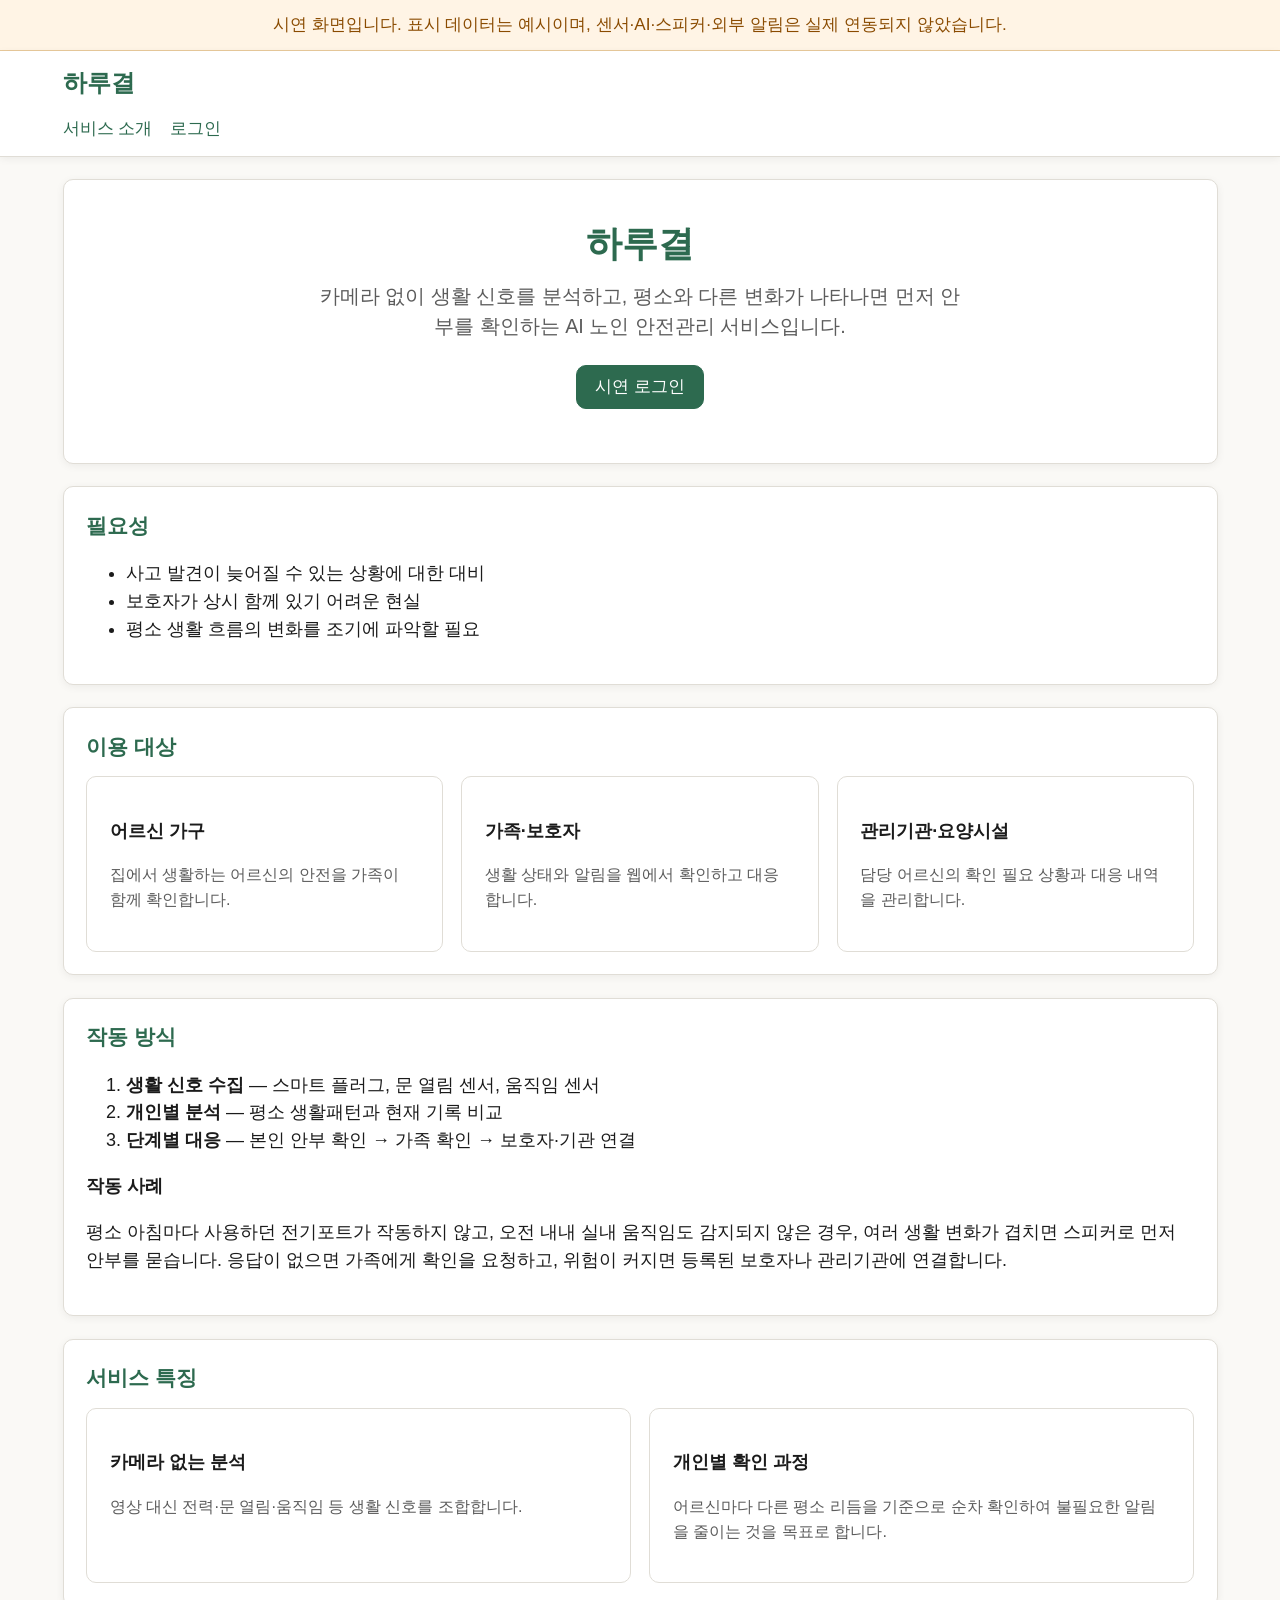
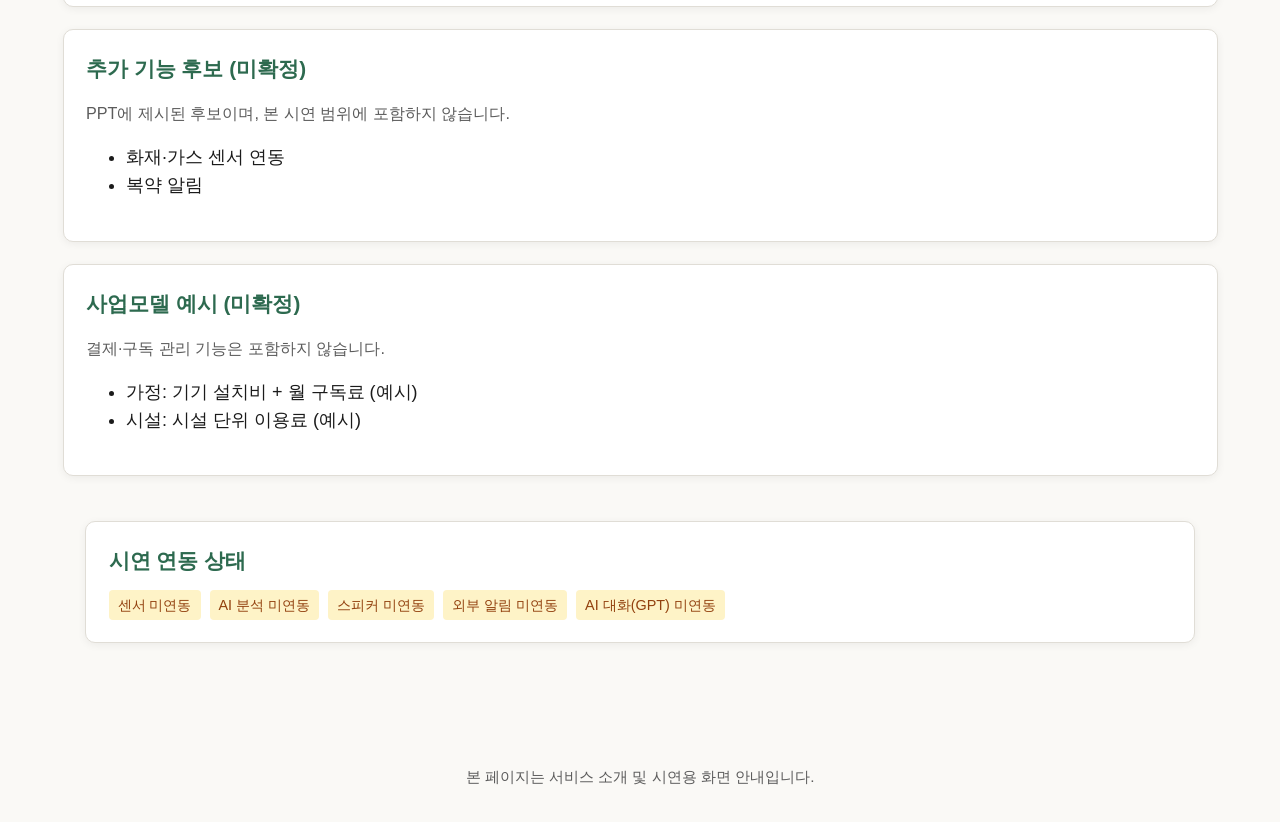
==== index.html @ 8fb161f0 "하루결 노인 안전관리 시연 웹 초기 업로드 Co-authored-by: Cursor <cursoragent@cursor.com>" ====
<!DOCTYPE html>
<html lang="ko">
<head>
  <meta charset="UTF-8" />
  <meta name="viewport" content="width=device-width, initial-scale=1" />
  <title>하루결 — AI 노인 안전관리</title>
  <link rel="stylesheet" href="css/style.css" />
</head>
<body>
  <div id="site-header"></div>
  <main class="container">
    <section class="intro-hero section">
      <h1>하루결</h1>
      <p class="muted" style="font-size: 1.1rem; max-width: 36rem; margin: 0 auto;">
        카메라 없이 생활 신호를 분석하고, 평소와 다른 변화가 나타나면 먼저 안부를 확인하는 AI 노인 안전관리 서비스입니다.
      </p>
      <p style="margin-top: 1.25rem;">
        <a class="btn" href="login.html">시연 로그인</a>
      </p>
    </section>

    <section class="section">
      <h2>필요성</h2>
      <ul>
        <li>사고 발견이 늦어질 수 있는 상황에 대한 대비</li>
        <li>보호자가 상시 함께 있기 어려운 현실</li>
        <li>평소 생활 흐름의 변화를 조기에 파악할 필요</li>
      </ul>
    </section>

    <section class="section">
      <h2>이용 대상</h2>
      <div class="intro-grid">
        <div class="intro-card">
          <h3>어르신 가구</h3>
          <p class="muted">집에서 생활하는 어르신의 안전을 가족이 함께 확인합니다.</p>
        </div>
        <div class="intro-card">
          <h3>가족·보호자</h3>
          <p class="muted">생활 상태와 알림을 웹에서 확인하고 대응합니다.</p>
        </div>
        <div class="intro-card">
          <h3>관리기관·요양시설</h3>
          <p class="muted">담당 어르신의 확인 필요 상황과 대응 내역을 관리합니다.</p>
        </div>
      </div>
    </section>

    <section class="section">
      <h2>작동 방식</h2>
      <ol>
        <li><strong>생활 신호 수집</strong> — 스마트 플러그, 문 열림 센서, 움직임 센서</li>
        <li><strong>개인별 분석</strong> — 평소 생활패턴과 현재 기록 비교</li>
        <li><strong>단계별 대응</strong> — 본인 안부 확인 → 가족 확인 → 보호자·기관 연결</li>
      </ol>
      <h3>작동 사례</h3>
      <p>
        평소 아침마다 사용하던 전기포트가 작동하지 않고, 오전 내내 실내 움직임도 감지되지 않은 경우,
        여러 생활 변화가 겹치면 스피커로 먼저 안부를 묻습니다. 응답이 없으면 가족에게 확인을 요청하고,
        위험이 커지면 등록된 보호자나 관리기관에 연결합니다.
      </p>
    </section>

    <section class="section">
      <h2>서비스 특징</h2>
      <div class="intro-grid">
        <div class="intro-card">
          <h3>카메라 없는 분석</h3>
          <p class="muted">영상 대신 전력·문 열림·움직임 등 생활 신호를 조합합니다.</p>
        </div>
        <div class="intro-card">
          <h3>개인별 확인 과정</h3>
          <p class="muted">어르신마다 다른 평소 리듬을 기준으로 순차 확인하여 불필요한 알림을 줄이는 것을 목표로 합니다.</p>
        </div>
      </div>
    </section>

    <section class="section">
      <h2>추가 기능 후보 (미확정)</h2>
      <p class="muted">PPT에 제시된 후보이며, 본 시연 범위에 포함하지 않습니다.</p>
      <ul>
        <li>화재·가스 센서 연동</li>
        <li>복약 알림</li>
      </ul>
    </section>

    <section class="section">
      <h2>사업모델 예시 (미확정)</h2>
      <p class="muted">결제·구독 관리 기능은 포함하지 않습니다.</p>
      <ul>
        <li>가정: 기기 설치비 + 월 구독료 (예시)</li>
        <li>시설: 시설 단위 이용료 (예시)</li>
      </ul>
    </section>

    <div id="integration-mount"></div>
  </main>
  <p class="footer-note">본 페이지는 서비스 소개 및 시연용 화면 안내입니다.</p>
  <script src="js/common.js"></script>
  <script src="js/pages/intro.js"></script>
</body>
</html>
---- css/style.css ----
/* 하루결 시연용 웹 — 공통 스타일 */
:root {
  --color-bg: #faf9f6;
  --color-surface: #ffffff;
  --color-primary: #2d6a4f;
  --color-primary-light: #40916c;
  --color-text: #1b1b1b;
  --color-muted: #5c5c5c;
  --color-border: #e0ddd6;
  --color-warning-bg: #fff4e5;
  --color-warning-text: #8a4b00;
  --color-danger-bg: #fdecea;
  --color-danger-text: #9b1c1c;
  --color-info-bg: #e8f4f0;
  --color-info-text: #1d4d3a;
  --color-neutral-bg: #f0efec;
  --font-base: 18px;
  --radius: 10px;
  --shadow: 0 2px 8px rgba(0, 0, 0, 0.06);
  --max-width: 1200px;
}

*,
*::before,
*::after {
  box-sizing: border-box;
}

html {
  font-size: var(--font-base);
  -webkit-text-size-adjust: 100%;
  text-size-adjust: 100%;
}

body {
  margin: 0;
  font-family: "Malgun Gothic", "Apple SD Gothic Neo", sans-serif;
  background: var(--color-bg);
  color: var(--color-text);
  line-height: 1.55;
  overflow-x: hidden;
}

body.has-bottom-nav {
  padding-bottom: calc(4.25rem + env(safe-area-inset-bottom, 0px));
}

a {
  color: var(--color-primary);
  text-decoration: none;
}

a:hover {
  text-decoration: underline;
}

.demo-banner {
  background: var(--color-warning-bg);
  color: var(--color-warning-text);
  padding: 0.65rem 1rem;
  text-align: center;
  font-size: 0.95rem;
  border-bottom: 1px solid #e8c99a;
}

.site-header {
  background: var(--color-surface);
  border-bottom: 1px solid var(--color-border);
  box-shadow: var(--shadow);
}

.site-header__inner {
  max-width: var(--max-width);
  margin: 0 auto;
  padding: 0.75rem 1.25rem;
  display: flex;
  flex-wrap: wrap;
  align-items: center;
  justify-content: space-between;
  gap: 0.75rem;
}

.site-header__row {
  display: flex;
  align-items: center;
  justify-content: space-between;
  gap: 0.75rem;
  width: 100%;
}

.nav-toggle {
  display: none;
  align-items: center;
  justify-content: center;
  min-height: 44px;
  min-width: 44px;
  padding: 0.5rem 0.75rem;
  border: 1px solid var(--color-border);
  border-radius: var(--radius);
  background: var(--color-surface);
  color: var(--color-primary);
  font-size: 0.9rem;
  font-weight: 600;
  font-family: inherit;
  cursor: pointer;
  -webkit-tap-highlight-color: transparent;
}

.nav-toggle[aria-expanded="true"] {
  background: var(--color-info-bg);
  border-color: var(--color-primary);
}

.site-logo {
  font-weight: 700;
  font-size: 1.35rem;
  color: var(--color-primary);
}

.site-nav {
  display: flex;
  flex-wrap: wrap;
  gap: 0.5rem 1rem;
  align-items: center;
}

.site-nav a {
  font-size: 0.95rem;
}

.site-nav a[aria-current="page"] {
  font-weight: 700;
  text-decoration: underline;
}

.user-meta {
  font-size: 0.85rem;
  color: var(--color-muted);
}

.container {
  max-width: var(--max-width);
  margin: 0 auto;
  padding: 1.25rem;
}

.page-title {
  margin: 0 0 1rem;
  font-size: 1.5rem;
  color: var(--color-primary);
}

.section {
  background: var(--color-surface);
  border: 1px solid var(--color-border);
  border-radius: var(--radius);
  padding: 1.25rem;
  margin-bottom: 1.25rem;
  box-shadow: var(--shadow);
}

.section h2 {
  margin: 0 0 0.75rem;
  font-size: 1.15rem;
  color: var(--color-primary);
}

.section h3 {
  margin: 1rem 0 0.5rem;
  font-size: 1rem;
}

.status-badge {
  display: inline-block;
  padding: 0.35rem 0.75rem;
  border-radius: 999px;
  font-weight: 600;
  font-size: 0.9rem;
  border: 1px solid transparent;
}

.status-badge--ok {
  background: var(--color-info-bg);
  color: var(--color-info-text);
  border-color: #b7d4c8;
}

.status-badge--watch {
  background: var(--color-warning-bg);
  color: var(--color-warning-text);
  border-color: #e8c99a;
}

.status-badge--alert {
  background: var(--color-danger-bg);
  color: var(--color-danger-text);
  border-color: #f0b8b8;
}

.status-badge--neutral {
  background: var(--color-neutral-bg);
  color: var(--color-muted);
  border-color: var(--color-border);
}

.status-badge--device {
  background: #eef2ff;
  color: #3730a3;
  border-color: #c7d2fe;
}

.btn {
  display: inline-block;
  padding: 0.55rem 1rem;
  min-height: 44px;
  line-height: 1.3;
  border-radius: var(--radius);
  border: 1px solid var(--color-primary);
  background: var(--color-primary);
  color: #fff;
  font-size: 0.95rem;
  cursor: pointer;
  font-family: inherit;
  -webkit-tap-highlight-color: transparent;
}

.btn:hover {
  background: var(--color-primary-light);
  text-decoration: none;
  color: #fff;
}

.btn--secondary {
  background: var(--color-surface);
  color: var(--color-primary);
}

.btn--secondary:hover {
  background: var(--color-info-bg);
  color: var(--color-primary);
}

.btn--small {
  padding: 0.35rem 0.65rem;
  font-size: 0.85rem;
}

.layout-split {
  display: grid;
  grid-template-columns: 260px 1fr;
  gap: 1.25rem;
  align-items: start;
}

@media (max-width: 768px) {
  .layout-split {
    grid-template-columns: 1fr;
  }
}

.table-scroll {
  overflow-x: auto;
  -webkit-overflow-scrolling: touch;
  margin: 0 -0.25rem;
  padding: 0 0.25rem;
}

.table-scroll .data-table {
  min-width: 36rem;
}

.mobile-bottom-nav {
  display: none;
}

.mobile-bottom-nav__item {
  flex: 1;
  display: flex;
  flex-direction: column;
  align-items: center;
  justify-content: center;
  gap: 0.15rem;
  min-height: 3.25rem;
  padding: 0.35rem 0.25rem;
  font-size: 0.72rem;
  font-weight: 600;
  color: var(--color-muted);
  text-decoration: none;
  -webkit-tap-highlight-color: transparent;
}

.mobile-bottom-nav__item:hover {
  text-decoration: none;
  color: var(--color-primary);
}

.mobile-bottom-nav__item[aria-current="page"] {
  color: var(--color-primary);
  background: var(--color-info-bg);
}

@media (max-width: 768px) {
  :root {
    --font-base: 17px;
  }

  .demo-banner {
    font-size: 0.85rem;
    padding: 0.5rem 0.75rem;
    text-align: left;
  }

  .container {
    padding: 1rem 0.85rem;
  }

  .section {
    padding: 1rem;
  }

  .page-title {
    font-size: 1.35rem;
  }

  .site-header__inner {
    flex-direction: column;
    align-items: stretch;
    padding: 0.65rem 0.85rem;
  }

  .user-meta {
    width: 100%;
    order: 3;
  }

  .nav-toggle {
    display: inline-flex;
  }

  .site-nav {
    display: none;
    flex-direction: column;
    align-items: stretch;
    width: 100%;
    gap: 0.35rem;
    padding: 0.5rem 0;
    border-top: 1px solid var(--color-border);
  }

  .site-nav.is-open {
    display: flex;
  }

  .site-nav.site-nav--compact {
    display: flex;
    flex-direction: row;
    flex-wrap: wrap;
    border-top: none;
    padding: 0;
    gap: 0.5rem 0.75rem;
  }

  .site-nav.site-nav--compact a {
    min-height: 44px;
    padding: 0.35rem 0.5rem;
    width: auto;
  }

  .site-nav a,
  .site-nav .btn {
    display: flex;
    align-items: center;
    min-height: 44px;
    padding: 0.5rem 0.75rem;
    border-radius: var(--radius);
  }

  .site-nav a:hover,
  .site-nav a[aria-current="page"] {
    background: var(--color-info-bg);
    text-decoration: none;
  }

  .site-nav .btn {
    width: 100%;
    justify-content: center;
  }

  .elder-list {
    display: flex;
    flex-wrap: nowrap;
    overflow-x: auto;
    gap: 0.5rem;
    padding-bottom: 0.25rem;
    -webkit-overflow-scrolling: touch;
  }

  .elder-list li {
    flex: 0 0 auto;
    min-width: 9rem;
    margin-bottom: 0;
  }

  .filter-bar {
    flex-direction: column;
    align-items: stretch;
  }

  .filter-bar .form-group {
    width: 100%;
  }

  .form-group input,
  .form-group select,
  .form-group textarea {
    max-width: none;
    font-size: 16px;
  }

  .intro-hero h1 {
    font-size: 1.65rem;
  }

  .intro-hero {
    padding: 1.5rem 0.75rem;
  }

  .status-badge {
    font-size: 0.85rem;
    max-width: 100%;
    white-space: normal;
    line-height: 1.35;
  }

  .mobile-bottom-nav {
    display: flex;
    position: fixed;
    z-index: 100;
    left: 0;
    right: 0;
    bottom: 0;
    background: var(--color-surface);
    border-top: 1px solid var(--color-border);
    box-shadow: 0 -2px 10px rgba(0, 0, 0, 0.06);
    padding-bottom: env(safe-area-inset-bottom, 0px);
  }
}

@media (min-width: 769px) {
  .site-nav {
    display: flex !important;
  }
}

.elder-list {
  list-style: none;
  margin: 0;
  padding: 0;
}

.elder-list li {
  margin-bottom: 0.35rem;
}

.elder-list a {
  display: block;
  padding: 0.65rem 0.75rem;
  border-radius: var(--radius);
  border: 1px solid var(--color-border);
  background: var(--color-bg);
  color: var(--color-text);
}

.elder-list a:hover,
.elder-list a.is-selected {
  border-color: var(--color-primary);
  background: var(--color-info-bg);
  text-decoration: none;
}

.elder-list .needs-attention {
  border-left: 4px solid var(--color-danger-text);
}

.data-table {
  width: 100%;
  border-collapse: collapse;
  font-size: 0.9rem;
}

.data-table th,
.data-table td {
  border: 1px solid var(--color-border);
  padding: 0.5rem 0.65rem;
  text-align: left;
}

.data-table th {
  background: var(--color-info-bg);
  color: var(--color-primary);
}

.muted {
  color: var(--color-muted);
  font-size: 0.9rem;
}

.signal-list {
  list-style: none;
  margin: 0;
  padding: 0;
}

.signal-list li {
  padding: 0.5rem 0;
  border-bottom: 1px solid var(--color-border);
}

.timeline-steps {
  list-style: none;
  margin: 0;
  padding: 0;
  border-left: 3px solid var(--color-primary-light);
  padding-left: 1rem;
}

.timeline-steps li {
  margin-bottom: 0.75rem;
  position: relative;
}

.form-group {
  margin-bottom: 0.85rem;
}

.form-group label {
  display: block;
  margin-bottom: 0.35rem;
  font-weight: 600;
}

.form-group input,
.form-group select,
.form-group textarea {
  width: 100%;
  max-width: 32rem;
  padding: 0.5rem 0.65rem;
  font-size: 1rem;
  font-family: inherit;
  border: 1px solid var(--color-border);
  border-radius: var(--radius);
}

.form-group textarea {
  min-height: 5rem;
}

.intro-hero {
  text-align: center;
  padding: 2rem 1rem;
}

.intro-hero h1 {
  font-size: 2rem;
  color: var(--color-primary);
  margin: 0 0 0.5rem;
}

.intro-grid {
  display: grid;
  grid-template-columns: repeat(auto-fit, minmax(240px, 1fr));
  gap: 1rem;
}

.intro-card {
  background: var(--color-surface);
  border: 1px solid var(--color-border);
  border-radius: var(--radius);
  padding: 1.25rem;
}

.chart-wrap {
  overflow-x: auto;
  margin-top: 0.75rem;
}

.chart-wrap svg {
  max-width: 100%;
  height: auto;
}

.filter-bar {
  display: flex;
  flex-wrap: wrap;
  gap: 0.75rem;
  margin-bottom: 1rem;
  align-items: flex-end;
}

.filter-bar .form-group {
  margin-bottom: 0;
}

.alert-card {
  border: 1px solid var(--color-border);
  border-radius: var(--radius);
  padding: 1rem;
  margin-bottom: 0.75rem;
  background: var(--color-bg);
}

.alert-card--unread {
  border-left: 4px solid var(--color-danger-text);
}

.integration-tags {
  display: flex;
  flex-wrap: wrap;
  gap: 0.5rem;
  margin-top: 0.5rem;
}

.integration-tag {
  font-size: 0.8rem;
  padding: 0.2rem 0.5rem;
  border-radius: 4px;
  background: var(--color-neutral-bg);
  color: var(--color-muted);
}

.integration-tag--off {
  background: #fef3c7;
  color: #92400e;
}

.login-cards {
  display: grid;
  grid-template-columns: repeat(auto-fit, minmax(220px, 1fr));
  gap: 1rem;
  max-width: 640px;
  margin: 2rem auto;
}

.login-card {
  border: 1px solid var(--color-border);
  border-radius: var(--radius);
  padding: 1.25rem;
  background: var(--color-surface);
  text-align: center;
}

.footer-note {
  margin-top: 2rem;
  padding: 1rem;
  font-size: 0.85rem;
  color: var(--color-muted);
  text-align: center;
}

.sr-only {
  position: absolute;
  width: 1px;
  height: 1px;
  padding: 0;
  margin: -1px;
  overflow: hidden;
  clip: rect(0, 0, 0, 0);
  border: 0;
}

.chat-check {
  display: flex;
  align-items: center;
  gap: 0.5rem;
  margin: 0.5rem 0 1rem;
  font-size: 0.95rem;
}

/* —— AI 채팅 (GPT 웹 UI 레이아웃, 하루결 색감) —— */
.page-chat {
  display: flex;
  flex-direction: column;
  min-height: 100dvh;
}

.page-chat .chat-page {
  flex: 1;
  display: flex;
  flex-direction: column;
  min-height: 0;
  padding: 0;
  margin: 0;
  max-width: none;
}

.page-chat #chat-root {
  flex: 1;
  display: flex;
  flex-direction: column;
  min-height: 0;
}

.gpt-chat-app {
  flex: 1;
  display: flex;
  min-height: 0;
  position: relative;
  background: var(--color-bg);
}

.gpt-chat-sidebar-backdrop {
  position: fixed;
  inset: 0;
  background: rgba(0, 0, 0, 0.35);
  z-index: 200;
}

.gpt-chat-sidebar {
  width: 280px;
  flex-shrink: 0;
  background: var(--color-surface);
  border-right: 1px solid var(--color-border);
  padding: 1rem;
  overflow-y: auto;
  z-index: 210;
}

.gpt-chat-sidebar__head {
  display: flex;
  justify-content: space-between;
  align-items: center;
  margin-bottom: 1rem;
  color: var(--color-primary);
}

.gpt-chat-sidebar-close {
  border: none;
  background: transparent;
  font-size: 1.5rem;
  line-height: 1;
  cursor: pointer;
  color: var(--color-muted);
  display: none;
}

.gpt-chat-sidebar__title {
  margin: 1rem 0 0.35rem;
  font-size: 0.95rem;
  color: var(--color-primary);
}

.gpt-chat-sidebar__hint,
.gpt-chat-sidebar__key {
  font-size: 0.85rem;
  margin: 0.25rem 0;
}

.api-key-input:invalid:not(:placeholder-shown) {
  border-color: var(--color-danger-text);
}

.gpt-chat-sidebar__actions {
  display: flex;
  flex-wrap: wrap;
  gap: 0.5rem;
  margin-top: 0.75rem;
}

.gpt-chat-summary-fold {
  margin-top: 1.25rem;
  font-size: 0.9rem;
}

.gpt-chat-main {
  flex: 1;
  display: flex;
  flex-direction: column;
  min-width: 0;
  min-height: 0;
}

.gpt-chat-toolbar {
  display: flex;
  align-items: center;
  gap: 0.75rem;
  padding: 0.65rem 1rem;
  border-bottom: 1px solid var(--color-border);
  background: var(--color-surface);
}

.gpt-chat-toolbar__menu {
  display: none;
  border: 1px solid var(--color-border);
  background: var(--color-bg);
  border-radius: var(--radius);
  width: 44px;
  height: 44px;
  font-size: 1.2rem;
  cursor: pointer;
  color: var(--color-primary);
}

.gpt-chat-toolbar__title h1 {
  margin: 0;
  font-size: 1.05rem;
  font-weight: 700;
  color: var(--color-primary);
}

.gpt-chat-toolbar__badge {
  font-size: 0.75rem;
  margin-top: 0.25rem;
}

.gpt-chat-thread {
  flex: 1;
  overflow-y: auto;
  -webkit-overflow-scrolling: touch;
  padding: 1rem 0 0.5rem;
}

.gpt-chat-thread__inner {
  max-width: 48rem;
  margin: 0 auto;
  padding: 0 1rem;
}

.gpt-chat-welcome {
  max-width: 28rem;
  margin: 4rem auto 2rem;
  text-align: center;
  padding: 0 1rem;
}

.gpt-chat-welcome__logo {
  width: 3.5rem;
  height: 3.5rem;
  margin: 0 auto 1rem;
  border-radius: 50%;
  background: var(--color-primary);
  color: #fff;
  font-size: 1.5rem;
  font-weight: 700;
  display: flex;
  align-items: center;
  justify-content: center;
}

.gpt-chat-welcome h2 {
  margin: 0 0 0.5rem;
  color: var(--color-primary);
}

.gpt-msg {
  display: flex;
  gap: 0.75rem;
  padding: 1.25rem 0;
  border-bottom: 1px solid transparent;
}

.gpt-msg--assistant {
  background: transparent;
}

.gpt-msg--user {
  background: var(--color-info-bg);
  margin: 0 -1rem;
  padding: 1.25rem 1rem;
  border-bottom: 1px solid #d4e8df;
}

.gpt-msg--pending .gpt-msg__text {
  opacity: 0.65;
  font-style: italic;
}

.gpt-msg__avatar {
  flex-shrink: 0;
  width: 2rem;
  height: 2rem;
  border-radius: 50%;
  display: flex;
  align-items: center;
  justify-content: center;
  font-size: 0.85rem;
  font-weight: 700;
}

.gpt-msg--assistant .gpt-msg__avatar {
  background: var(--color-primary);
  color: #fff;
}

.gpt-msg--user .gpt-msg__avatar {
  background: var(--color-surface);
  border: 2px solid var(--color-primary-light);
  color: var(--color-primary);
}

.gpt-msg__content {
  flex: 1;
  min-width: 0;
}

.gpt-msg__label {
  display: block;
  font-size: 0.75rem;
  font-weight: 700;
  color: var(--color-muted);
  margin-bottom: 0.35rem;
}

.gpt-msg__text {
  white-space: pre-wrap;
  word-break: break-word;
  font-size: 1.05rem;
  line-height: 1.55;
}

.gpt-chat-composer {
  padding: 0.75rem 1rem calc(0.75rem + env(safe-area-inset-bottom, 0px));
  background: linear-gradient(to top, var(--color-bg) 70%, transparent);
  border-top: 1px solid var(--color-border);
}

.gpt-chat-composer__box {
  max-width: 48rem;
  margin: 0 auto;
  display: flex;
  align-items: flex-end;
  gap: 0.5rem;
  padding: 0.5rem 0.65rem;
  background: var(--color-surface);
  border: 1px solid var(--color-border);
  border-radius: 1.25rem;
  box-shadow: var(--shadow);
}

.gpt-chat-composer__box:focus-within {
  border-color: var(--color-primary-light);
  box-shadow: 0 0 0 2px rgba(64, 145, 108, 0.2);
}

.gpt-chat-composer__box textarea {
  flex: 1;
  border: none;
  resize: none;
  font-size: 16px;
  font-family: inherit;
  line-height: 1.45;
  max-height: 8rem;
  padding: 0.35rem 0.25rem;
  background: transparent;
  outline: none;
}

.gpt-chat-send {
  flex-shrink: 0;
  width: 2.25rem;
  height: 2.25rem;
  border: none;
  border-radius: 50%;
  background: var(--color-primary);
  color: #fff;
  font-size: 1.15rem;
  font-weight: 700;
  cursor: pointer;
  line-height: 1;
}

.gpt-chat-send:hover {
  background: var(--color-primary-light);
}

.gpt-chat-composer__meta {
  max-width: 48rem;
  margin: 0.5rem auto 0;
  display: flex;
  flex-wrap: wrap;
  align-items: center;
  gap: 0.35rem 0.5rem;
  font-size: 0.8rem;
  justify-content: center;
}

.gpt-chat-link-btn {
  border: none;
  background: none;
  color: var(--color-primary);
  font-weight: 600;
  cursor: pointer;
  font-size: 0.85rem;
  padding: 0.25rem;
  font-family: inherit;
}

.gpt-chat-link-btn:hover {
  text-decoration: underline;
}

@media (max-width: 768px) {
  .gpt-chat-sidebar {
    position: fixed;
    top: 0;
    left: 0;
    bottom: 0;
    transform: translateX(-100%);
    transition: transform 0.2s ease;
    box-shadow: var(--shadow);
  }

  .gpt-chat-sidebar.is-open {
    transform: translateX(0);
  }

  .gpt-chat-sidebar-close {
    display: block;
  }

  .gpt-chat-toolbar__menu {
    display: inline-flex;
    align-items: center;
    justify-content: center;
  }

  .page-chat.has-bottom-nav .gpt-chat-composer {
    padding-bottom: calc(0.75rem + 4.25rem + env(safe-area-inset-bottom, 0px));
  }
}

@media (min-width: 769px) {
  .gpt-chat-sidebar-backdrop {
    display: none !important;
  }
}

.chat-summary-pre {
  white-space: pre-wrap;
  background: var(--color-bg);
  padding: 1rem;
  border-radius: var(--radius);
  border: 1px solid var(--color-border);
  font-family: inherit;
  font-size: 0.95rem;
}

.help-steps {
  list-style: none;
  margin: 0;
  padding: 0;
}

.help-steps li {
  border: 1px solid var(--color-border);
  border-radius: var(--radius);
  padding: 1rem;
  margin-bottom: 0.75rem;
  background: var(--color-surface);
}

.help-steps .help-id {
  display: inline-block;
  font-weight: 700;
  color: var(--color-primary);
  margin-bottom: 0.35rem;
}

.dashboard-help-banner {
  background: var(--color-info-bg);
  border: 1px solid #b7d4c8;
  border-radius: var(--radius);
  padding: 0.75rem 1rem;
  margin-bottom: 1rem;
  display: flex;
  flex-wrap: wrap;
  align-items: center;
  justify-content: space-between;
  gap: 0.5rem;
}
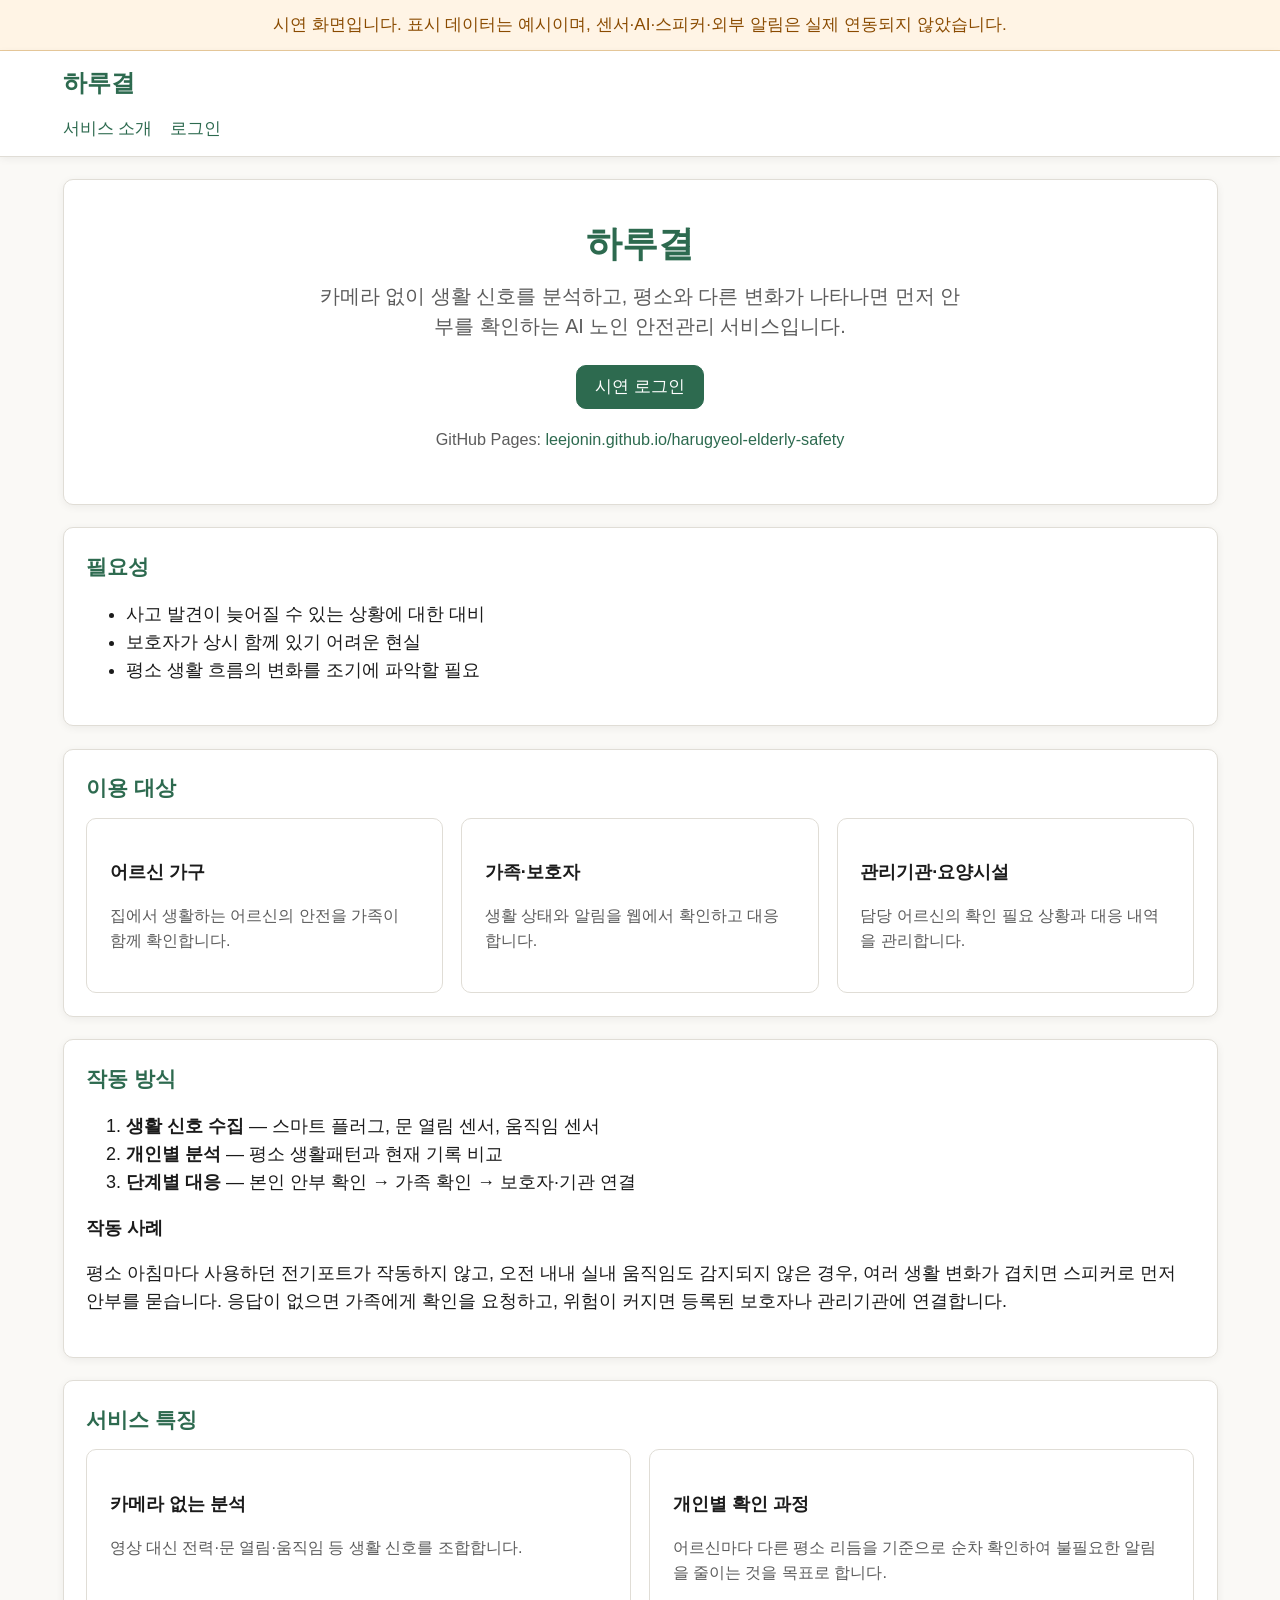
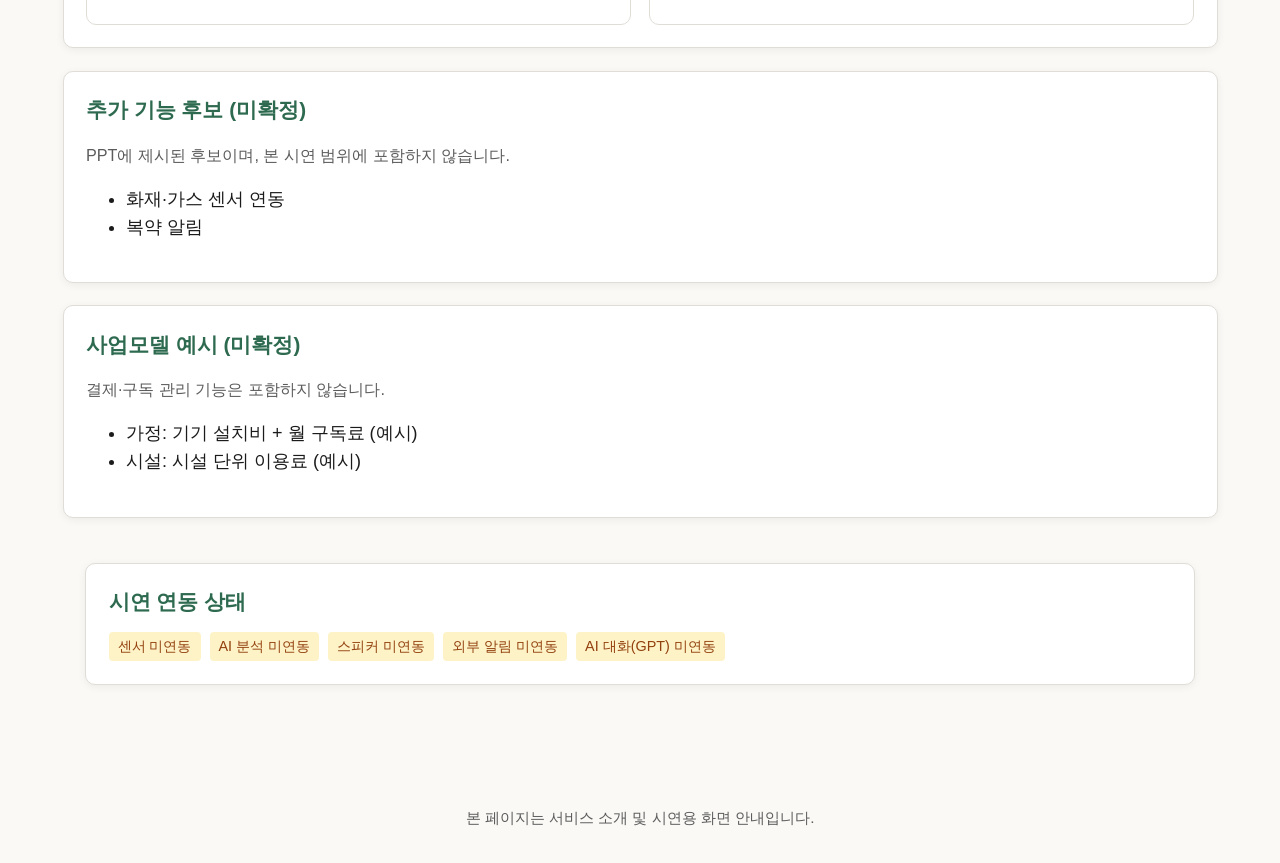
==== commit 27232a5a: "GitHub Pages 배포 및 하위 경로 링크 지원 Co-authored-by: Cursor <cursoragent@cursor.com>" ====
--- a/index.html
+++ b/index.html
@@ -16,6 +16,10 @@
       </p>
       <p style="margin-top: 1.25rem;">
         <a class="btn" href="login.html">시연 로그인</a>
+      </p>
+      <p class="muted" style="margin-top: 1rem; font-size: 0.9rem;">
+        GitHub Pages:
+        <a href="https://leejonin.github.io/harugyeol-elderly-safety/" rel="noopener">leejonin.github.io/harugyeol-elderly-safety</a>
       </p>
     </section>
 
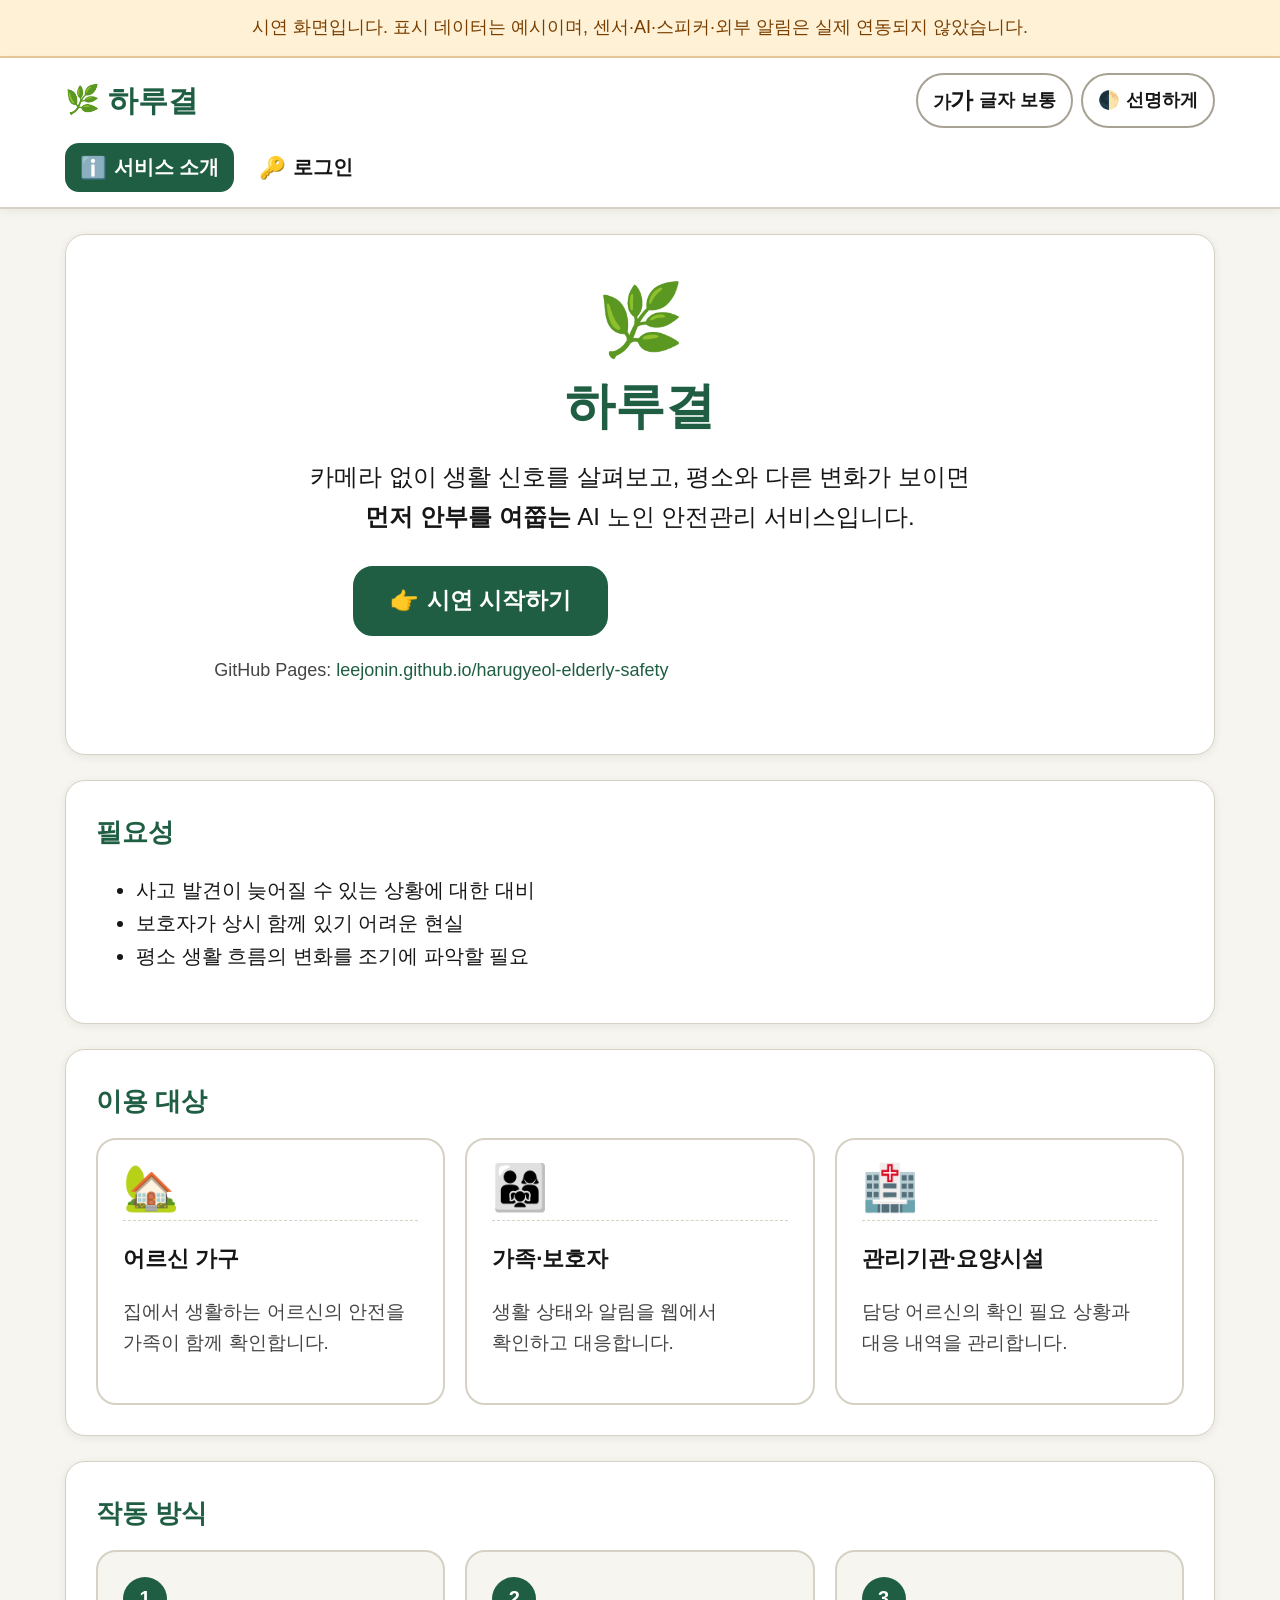
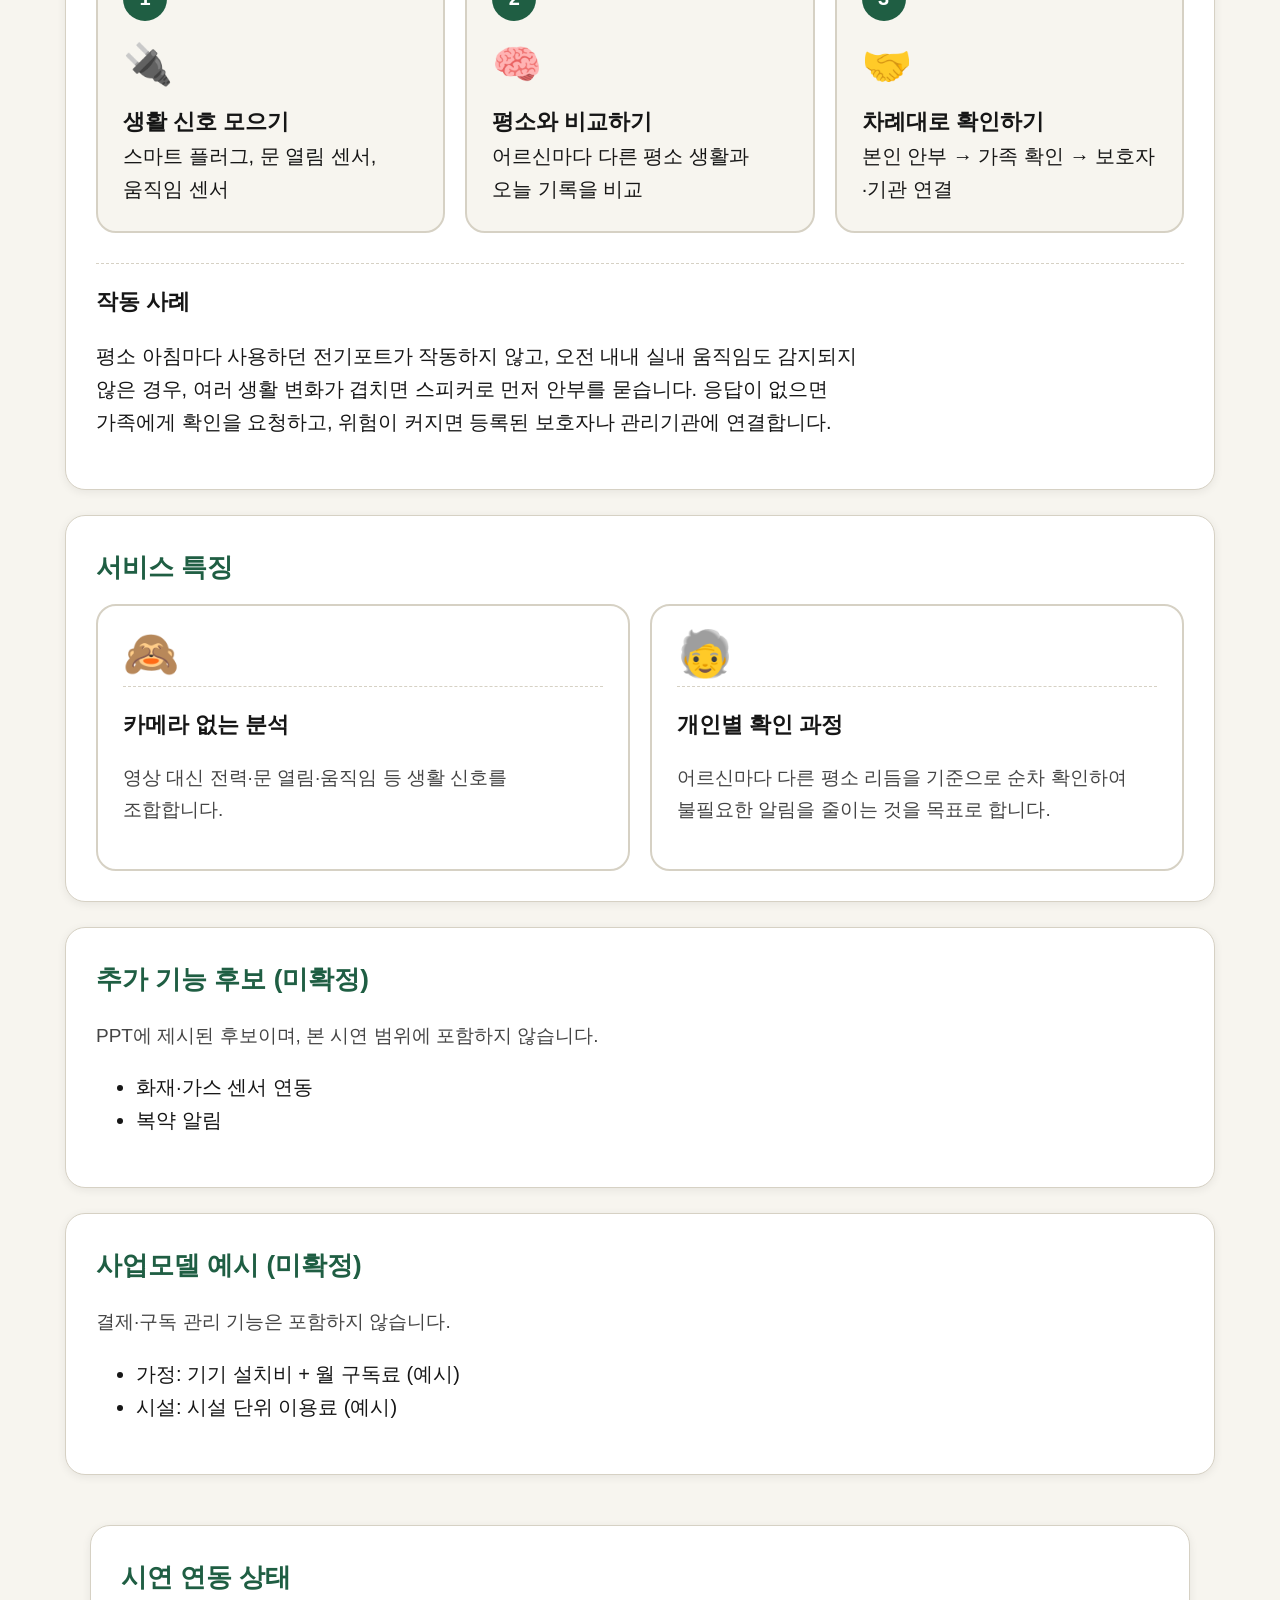
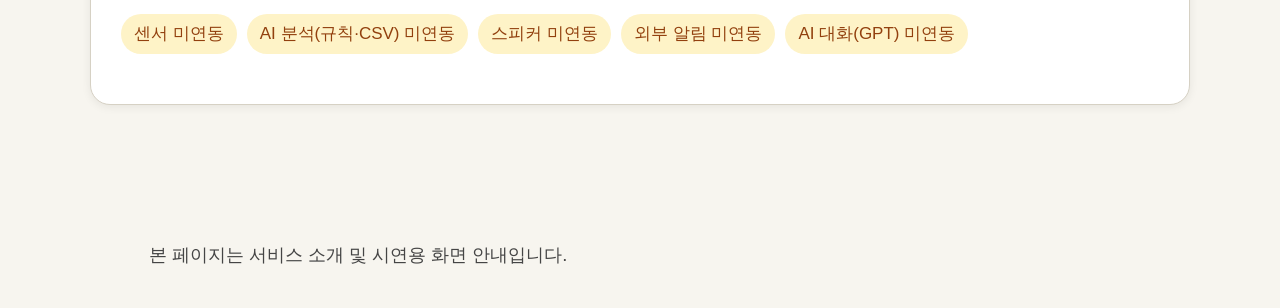
==== commit 5b3decbf: "README와 배포 안내를 작성하고 키 이미지·PPT를 제외한 전체 변경을 반영합니다" ====
--- a/index.html
+++ b/index.html
@@ -10,12 +10,13 @@
   <div id="site-header"></div>
   <main class="container">
     <section class="intro-hero section">
+      <div class="intro-hero__mark" aria-hidden="true">🌿</div>
       <h1>하루결</h1>
-      <p class="muted" style="font-size: 1.1rem; max-width: 36rem; margin: 0 auto;">
-        카메라 없이 생활 신호를 분석하고, 평소와 다른 변화가 나타나면 먼저 안부를 확인하는 AI 노인 안전관리 서비스입니다.
+      <p class="intro-hero__lead">
+        카메라 없이 생활 신호를 살펴보고, 평소와 다른 변화가 보이면 <strong>먼저 안부를 여쭙는</strong> AI 노인 안전관리 서비스입니다.
       </p>
-      <p style="margin-top: 1.25rem;">
-        <a class="btn" href="login.html">시연 로그인</a>
+      <p style="margin-top: 1.5rem;">
+        <a class="btn btn--large" href="login.html"><span aria-hidden="true">👉</span> 시연 시작하기</a>
       </p>
       <p class="muted" style="margin-top: 1rem; font-size: 0.9rem;">
         GitHub Pages:
@@ -36,14 +37,17 @@
       <h2>이용 대상</h2>
       <div class="intro-grid">
         <div class="intro-card">
+          <div class="intro-card__icon" aria-hidden="true">🏡</div>
           <h3>어르신 가구</h3>
           <p class="muted">집에서 생활하는 어르신의 안전을 가족이 함께 확인합니다.</p>
         </div>
         <div class="intro-card">
+          <div class="intro-card__icon" aria-hidden="true">👨‍👩‍👧</div>
           <h3>가족·보호자</h3>
           <p class="muted">생활 상태와 알림을 웹에서 확인하고 대응합니다.</p>
         </div>
         <div class="intro-card">
+          <div class="intro-card__icon" aria-hidden="true">🏥</div>
           <h3>관리기관·요양시설</h3>
           <p class="muted">담당 어르신의 확인 필요 상황과 대응 내역을 관리합니다.</p>
         </div>
@@ -52,10 +56,10 @@
 
     <section class="section">
       <h2>작동 방식</h2>
-      <ol>
-        <li><strong>생활 신호 수집</strong> — 스마트 플러그, 문 열림 센서, 움직임 센서</li>
-        <li><strong>개인별 분석</strong> — 평소 생활패턴과 현재 기록 비교</li>
-        <li><strong>단계별 대응</strong> — 본인 안부 확인 → 가족 확인 → 보호자·기관 연결</li>
+      <ol class="flow-steps">
+        <li><span class="flow-steps__icon" aria-hidden="true">🔌</span><strong>생활 신호 모으기</strong>스마트 플러그, 문 열림 센서, 움직임 센서</li>
+        <li><span class="flow-steps__icon" aria-hidden="true">🧠</span><strong>평소와 비교하기</strong>어르신마다 다른 평소 생활과 오늘 기록을 비교</li>
+        <li><span class="flow-steps__icon" aria-hidden="true">🤝</span><strong>차례대로 확인하기</strong>본인 안부 → 가족 확인 → 보호자·기관 연결</li>
       </ol>
       <h3>작동 사례</h3>
       <p>
@@ -69,10 +73,12 @@
       <h2>서비스 특징</h2>
       <div class="intro-grid">
         <div class="intro-card">
+          <div class="intro-card__icon" aria-hidden="true">🙈</div>
           <h3>카메라 없는 분석</h3>
           <p class="muted">영상 대신 전력·문 열림·움직임 등 생활 신호를 조합합니다.</p>
         </div>
         <div class="intro-card">
+          <div class="intro-card__icon" aria-hidden="true">🧓</div>
           <h3>개인별 확인 과정</h3>
           <p class="muted">어르신마다 다른 평소 리듬을 기준으로 순차 확인하여 불필요한 알림을 줄이는 것을 목표로 합니다.</p>
         </div>
--- a/css/style.css
+++ b/css/style.css
@@ -1,22 +1,34 @@
 /* 하루결 시연용 웹 — 공통 스타일 */
 :root {
-  --color-bg: #faf9f6;
+  --color-bg: #f7f5ef;
   --color-surface: #ffffff;
-  --color-primary: #2d6a4f;
-  --color-primary-light: #40916c;
-  --color-text: #1b1b1b;
-  --color-muted: #5c5c5c;
-  --color-border: #e0ddd6;
-  --color-warning-bg: #fff4e5;
-  --color-warning-text: #8a4b00;
-  --color-danger-bg: #fdecea;
-  --color-danger-text: #9b1c1c;
-  --color-info-bg: #e8f4f0;
-  --color-info-text: #1d4d3a;
-  --color-neutral-bg: #f0efec;
-  --font-base: 18px;
-  --radius: 10px;
-  --shadow: 0 2px 8px rgba(0, 0, 0, 0.06);
+  --color-primary: #1f5e43;
+  --color-primary-light: #2d7a57;
+  --color-primary-soft: #e3f1ea;
+  --color-text: #161616;
+  --color-muted: #454545;
+  --color-border: #d6d1c4;
+  --color-border-strong: #a8a294;
+  --color-warning-bg: #fff1d6;
+  --color-warning-text: #7a3f00;
+  --color-warning-line: #e0a73c;
+  --color-danger-bg: #fde4e1;
+  --color-danger-text: #a01818;
+  --color-danger-line: #d9534f;
+  --color-info-bg: #e3f1ea;
+  --color-info-text: #174a33;
+  --color-ok-line: #3f9a6c;
+  --color-device-bg: #e8ecff;
+  --color-device-text: #2b2f8f;
+  --color-device-line: #7d86e0;
+  --color-neutral-bg: #eeece6;
+  --color-focus: #ffbf00;
+  --font-base: 20px;
+  --text-scale: 1;
+  --tap: 56px;
+  --radius: 14px;
+  --radius-lg: 20px;
+  --shadow: 0 2px 10px rgba(0, 0, 0, 0.07);
   --max-width: 1200px;
 }
 
@@ -27,17 +39,19 @@
 }
 
 html {
-  font-size: var(--font-base);
+  font-size: calc(var(--font-base) * var(--text-scale));
   -webkit-text-size-adjust: 100%;
   text-size-adjust: 100%;
 }
 
 body {
   margin: 0;
-  font-family: "Malgun Gothic", "Apple SD Gothic Neo", sans-serif;
+  font-family: "Pretendard", "Malgun Gothic", "Apple SD Gothic Neo", "Noto Sans KR", sans-serif;
   background: var(--color-bg);
   color: var(--color-text);
-  line-height: 1.55;
+  line-height: 1.65;
+  word-break: keep-all;
+  overflow-wrap: break-word;
   overflow-x: hidden;
 }
 
@@ -301,7 +315,7 @@
 
 @media (max-width: 768px) {
   :root {
-    --font-base: 17px;
+    --font-base: 18px;
   }
 
   .demo-banner {
@@ -788,6 +802,25 @@
   background: var(--color-surface);
 }
 
+.gpt-chat-stop-tts {
+  margin-left: auto;
+  min-height: 36px;
+  padding: 0.35rem 0.65rem;
+  border: 1px solid var(--color-border);
+  border-radius: var(--radius);
+  background: var(--color-bg);
+  color: var(--color-primary);
+  font-family: inherit;
+  font-size: 0.8rem;
+  font-weight: 600;
+  cursor: pointer;
+}
+
+.gpt-chat-stop-tts:hover {
+  border-color: var(--color-primary);
+  background: var(--color-info-bg);
+}
+
 .gpt-chat-toolbar__menu {
   display: none;
   border: 1px solid var(--color-border);
@@ -915,6 +948,89 @@
   word-break: break-word;
   font-size: 1.05rem;
   line-height: 1.55;
+}
+
+.gpt-msg__tools {
+  margin-top: 0.5rem;
+}
+
+.gpt-msg-tts {
+  min-height: 32px;
+  padding: 0.25rem 0.55rem;
+  border: 1px solid transparent;
+  border-radius: var(--radius);
+  background: transparent;
+  color: var(--color-muted);
+  font-family: inherit;
+  font-size: 0.78rem;
+  cursor: pointer;
+}
+
+.gpt-msg-tts:hover,
+.gpt-msg-tts:focus-visible {
+  border-color: var(--color-border);
+  background: var(--color-info-bg);
+  color: var(--color-primary);
+}
+
+.chat-report-attachment {
+  margin-top: 0.65rem;
+}
+
+.chat-report-preview {
+  border: 1px solid var(--color-border);
+  border-radius: var(--radius);
+  background: var(--color-surface, #fff);
+  overflow: hidden;
+}
+
+.chat-report-preview summary {
+  padding: 0.45rem 0.65rem;
+  font-size: 0.82rem;
+  font-weight: 600;
+  cursor: pointer;
+  list-style: none;
+  background: var(--color-info-bg, #f4f8f6);
+}
+
+.chat-report-preview summary::-webkit-details-marker {
+  display: none;
+}
+
+.chat-report-preview__body {
+  margin: 0;
+  max-height: 16rem;
+  overflow: auto;
+  padding: 0.65rem 0.75rem;
+  font-size: 0.72rem;
+  line-height: 1.45;
+  white-space: pre-wrap;
+  word-break: break-word;
+  border-top: 1px solid var(--color-border);
+}
+
+.gpt-msg__tools--report {
+  display: flex;
+  flex-wrap: wrap;
+  gap: 0.35rem;
+  align-items: center;
+}
+
+.gpt-msg-report-download {
+  min-height: 32px;
+  padding: 0.25rem 0.55rem;
+  border: 1px solid var(--color-primary);
+  border-radius: var(--radius);
+  background: var(--color-primary);
+  color: #fff;
+  font-family: inherit;
+  font-size: 0.78rem;
+  cursor: pointer;
+}
+
+.gpt-msg-report-download:hover,
+.gpt-msg-report-download:focus-visible {
+  filter: brightness(1.05);
 }
 
 .gpt-chat-composer {
@@ -1023,6 +1139,11 @@
     justify-content: center;
   }
 
+  .gpt-chat-stop-tts {
+    padding: 0.35rem 0.5rem;
+    font-size: 0.75rem;
+  }
+
   .page-chat.has-bottom-nav .gpt-chat-composer {
     padding-bottom: calc(0.75rem + 4.25rem + env(safe-area-inset-bottom, 0px));
   }
@@ -1077,3 +1198,866 @@
   justify-content: space-between;
   gap: 0.5rem;
 }
+
+/* CSV 데이터 시연 (3.4.1) */
+.dataset-synthetic-warn {
+  background: #fff3cd;
+  border: 1px solid #e9c46a;
+  border-radius: var(--radius);
+  padding: 0.75rem 1rem;
+  margin-bottom: 1rem;
+  font-size: 0.92rem;
+  line-height: 1.5;
+}
+
+.dataset-summary-grid {
+  display: grid;
+  grid-template-columns: repeat(auto-fill, minmax(10rem, 1fr));
+  gap: 0.75rem;
+  margin-bottom: 1rem;
+}
+
+.dataset-summary-card {
+  background: var(--color-surface);
+  border: 1px solid var(--color-border);
+  border-radius: var(--radius);
+  padding: 0.75rem 1rem;
+}
+
+.dataset-summary-card__label {
+  display: block;
+  font-size: 0.8rem;
+  color: var(--color-muted, #666);
+  margin-bottom: 0.25rem;
+}
+
+.dataset-summary-card__value {
+  font-weight: 700;
+  font-size: 1rem;
+  word-break: break-word;
+}
+
+.dataset-section-title {
+  font-size: 1rem;
+  margin: 0 0 0.75rem;
+  color: var(--color-primary);
+}
+
+.dataset-scenario-list ul {
+  margin: 0 0 1rem;
+  padding-left: 1.25rem;
+  font-size: 0.92rem;
+}
+
+.dataset-filters__row {
+  display: flex;
+  flex-wrap: wrap;
+  gap: 0.75rem 1rem;
+  align-items: flex-end;
+}
+
+.dataset-filters label {
+  display: flex;
+  flex-direction: column;
+  gap: 0.35rem;
+  font-size: 0.88rem;
+  min-width: 10rem;
+}
+
+.dataset-filters select {
+  padding: 0.4rem 0.5rem;
+  border-radius: var(--radius);
+  border: 1px solid var(--color-border);
+  font-size: 0.9rem;
+}
+
+.dataset-chart-card {
+  margin-bottom: 1rem;
+}
+
+.dataset-canvas-wrap {
+  width: 100%;
+  overflow: hidden;
+  border-radius: var(--radius);
+  background: var(--color-bg);
+  border: 1px solid var(--color-border);
+}
+
+.dataset-canvas {
+  display: block;
+  width: 100%;
+  height: 200px;
+}
+
+.dataset-canvas-wrap--events .dataset-canvas--events {
+  height: 100px;
+}
+
+.dataset-event-legend {
+  display: flex;
+  flex-wrap: wrap;
+  gap: 0.5rem 1rem;
+  margin-bottom: 0.75rem;
+  font-size: 0.82rem;
+}
+
+.dataset-event-legend__item {
+  display: inline-flex;
+  align-items: center;
+  gap: 0.35rem;
+}
+
+.dataset-event-legend__swatch {
+  width: 0.65rem;
+  height: 0.65rem;
+  border-radius: 2px;
+  flex-shrink: 0;
+}
+
+.scenario-badge {
+  display: inline-block;
+  padding: 0.15rem 0.45rem;
+  border-radius: 999px;
+  font-size: 0.75rem;
+  background: #e8f5e9;
+  color: #1b4332;
+  white-space: nowrap;
+}
+
+.scenario-badge--prolonged_inactivity {
+  background: #fff3e0;
+  color: #e65100;
+}
+
+.scenario-badge--gas_sensor_alert {
+  background: #ffebee;
+  color: #b71c1c;
+}
+
+.scenario-badge--medication_unconfirmed {
+  background: #f3e5f5;
+  color: #6a1b9a;
+}
+
+.scenario-badge--checkin_no_response {
+  background: #eceff1;
+  color: #37474f;
+}
+
+.dataset-table-scroll {
+  max-width: 100%;
+}
+
+.dataset-data-table {
+  font-size: 0.8rem;
+  white-space: nowrap;
+}
+
+.dataset-pagination {
+  display: flex;
+  flex-wrap: wrap;
+  align-items: center;
+  justify-content: center;
+  gap: 0.75rem;
+  margin-top: 0.75rem;
+  font-size: 0.88rem;
+}
+
+.dataset-file-fallback {
+  margin-top: 1rem;
+}
+
+.dataset-file-label {
+  display: block;
+  margin: 0.5rem 0;
+  font-size: 0.9rem;
+}
+
+.dataset-file-label input {
+  display: block;
+  margin-top: 0.25rem;
+  max-width: 100%;
+}
+
+.dataset-status {
+  margin: 0.5rem 0 1rem;
+}
+
+.dataset-skip-note {
+  font-size: 0.85rem;
+  color: #856404;
+  margin-bottom: 0.5rem;
+}
+
+@media (max-width: 768px) {
+  .dataset-filters__row {
+    flex-direction: column;
+    align-items: stretch;
+  }
+
+  .dataset-filters label {
+    width: 100%;
+  }
+
+  .dataset-canvas {
+    height: 160px;
+  }
+}
+
+/* CSV 규칙 AI 분석 (4.x 시연) */
+.analysis-panel-note {
+  font-size: 0.9rem;
+  margin-bottom: 0.75rem;
+}
+
+.analysis-meta {
+  font-size: 0.88rem;
+  margin: 0.5rem 0 1rem;
+}
+
+.analysis-controls {
+  display: flex;
+  flex-wrap: wrap;
+  gap: 0.75rem 1rem;
+  align-items: flex-end;
+  margin-bottom: 1rem;
+}
+
+.analysis-controls label {
+  display: flex;
+  flex-direction: column;
+  gap: 0.35rem;
+  font-size: 0.88rem;
+}
+
+.analysis-controls input,
+.analysis-controls select {
+  padding: 0.4rem 0.5rem;
+  border: 1px solid var(--color-border);
+  border-radius: var(--radius);
+}
+
+.analysis-status {
+  display: inline-block;
+  padding: 0.2rem 0.5rem;
+  border-radius: 999px;
+  font-size: 0.75rem;
+  font-weight: 600;
+}
+
+.analysis-status--ok {
+  background: #e8f5e9;
+  color: #1b4332;
+}
+
+.analysis-status--watch {
+  background: #fff3e0;
+  color: #e65100;
+}
+
+.analysis-status--alert {
+  background: #ffebee;
+  color: #b71c1c;
+}
+
+.analysis-compare-table th,
+.analysis-compare-table td {
+  vertical-align: top;
+}
+
+.analysis-label-compare {
+  font-size: 0.88rem;
+}
+
+.analysis-baseline-svg {
+  max-width: 100%;
+  margin-bottom: 0.75rem;
+}
+
+
+/* ==========================================================================
+   어르신·아이 친화 레이어 (2026-11 UI 개편)
+   - 큰 글씨·넉넉한 줄 간격, 최소 56px 터치 영역
+   - 색만으로 구분하지 않도록 아이콘 + 문구 + 테두리 병행
+   - 글자 크기 3단계, 선명하게(고대비) 모드, 동작 줄이기 대응
+   ========================================================================== */
+
+html[data-text-size="large"] { --text-scale: 1.15; }
+html[data-text-size="xlarge"] { --text-scale: 1.3; }
+
+/* 선명하게(고대비) 모드 */
+html[data-contrast="high"] {
+  --color-bg: #ffffff;
+  --color-surface: #ffffff;
+  --color-primary: #003d22;
+  --color-primary-light: #00552f;
+  --color-text: #000000;
+  --color-muted: #1f1f1f;
+  --color-border: #000000;
+  --color-border-strong: #000000;
+  --color-warning-text: #5a2d00;
+  --color-danger-text: #7d0000;
+  --color-info-text: #002e1a;
+  --color-device-text: #14176b;
+  --shadow: none;
+}
+html[data-contrast="high"] .section,
+html[data-contrast="high"] .alert-card,
+html[data-contrast="high"] .intro-card,
+html[data-contrast="high"] .login-card,
+html[data-contrast="high"] .status-badge,
+html[data-contrast="high"] .elder-list a {
+  border-width: 2px;
+}
+html[data-contrast="high"] a:not(.btn):not(.mobile-bottom-nav__item):not(.site-logo) {
+  text-decoration: underline;
+}
+
+/* 키보드 포커스: 굵고 잘 보이는 노란 테두리 */
+:focus-visible {
+  outline: 4px solid var(--color-focus);
+  outline-offset: 2px;
+  box-shadow: 0 0 0 7px #000;
+  border-radius: 6px;
+}
+main:focus { outline: none; }
+
+.skip-link {
+  position: absolute;
+  left: 0.75rem;
+  top: -10rem;
+  z-index: 1000;
+  padding: 0.75rem 1.25rem;
+  background: #000;
+  color: #fff;
+  font-weight: 700;
+  border-radius: var(--radius);
+}
+.skip-link:focus { top: 0.75rem; color: #fff; }
+
+a { text-underline-offset: 0.2em; }
+p, li { max-width: 70ch; }
+.muted { font-size: 0.95rem; }
+strong { font-weight: 700; }
+
+/* 버튼·입력: 크게, 누르기 쉽게 */
+.btn {
+  display: inline-flex;
+  align-items: center;
+  justify-content: center;
+  gap: 0.4rem;
+  min-height: var(--tap);
+  padding: 0.7rem 1.35rem;
+  font-size: 1rem;
+  font-weight: 700;
+  border-width: 2px;
+  transition: background-color 0.15s ease, transform 0.1s ease;
+}
+.btn:active { transform: translateY(1px); }
+.btn--small {
+  min-height: 48px;
+  padding: 0.5rem 1rem;
+  font-size: 0.92rem;
+}
+.btn--large {
+  min-height: 64px;
+  padding: 0.9rem 1.75rem;
+  font-size: 1.15rem;
+  border-radius: var(--radius-lg);
+}
+.btn--danger {
+  background: var(--color-danger-text);
+  border-color: var(--color-danger-text);
+}
+.btn--danger:hover { background: #7d1010; }
+
+.form-group label { font-size: 1rem; }
+.form-group input,
+.form-group select,
+.form-group textarea,
+.dataset-filters select,
+.analysis-controls input,
+.analysis-controls select {
+  min-height: var(--tap);
+  padding: 0.65rem 0.85rem;
+  font-size: 1rem;
+  border: 2px solid var(--color-border-strong);
+  border-radius: var(--radius);
+  background: var(--color-surface);
+  color: var(--color-text);
+}
+.form-group textarea { min-height: 7rem; }
+input[type="checkbox"],
+input[type="radio"] {
+  width: 1.5rem;
+  height: 1.5rem;
+  accent-color: var(--color-primary);
+}
+
+/* 헤더 */
+.site-header { border-bottom: 2px solid var(--color-border); }
+.site-logo {
+  display: inline-flex;
+  align-items: center;
+  gap: 0.4rem;
+  font-size: 1.5rem;
+  font-weight: 800;
+  min-height: 48px;
+}
+.site-logo:hover { text-decoration: none; }
+.site-logo__mark { font-size: 1.4rem; }
+.site-header__row { flex-wrap: wrap; }
+.site-nav { gap: 0.35rem 0.5rem; }
+.site-nav a {
+  display: inline-flex;
+  align-items: center;
+  gap: 0.35rem;
+  min-height: 48px;
+  padding: 0.4rem 0.75rem;
+  border-radius: var(--radius);
+  font-size: 0.98rem;
+  font-weight: 600;
+  color: var(--color-text);
+}
+.site-nav a:hover {
+  background: var(--color-primary-soft);
+  text-decoration: none;
+}
+.site-nav a[aria-current="page"] {
+  background: var(--color-primary);
+  color: #fff;
+  text-decoration: none;
+}
+.nav-icon { font-size: 1.1em; line-height: 1; }
+.user-meta { font-size: 0.95rem; color: var(--color-text); }
+.nav-toggle {
+  min-height: 52px;
+  min-width: 52px;
+  font-size: 1rem;
+  border-width: 2px;
+}
+
+.view-bar {
+  display: flex;
+  gap: 0.4rem;
+  margin-left: auto;
+}
+.view-bar__btn {
+  display: inline-flex;
+  align-items: center;
+  gap: 0.35rem;
+  min-height: 48px;
+  padding: 0.35rem 0.75rem;
+  border: 2px solid var(--color-border-strong);
+  border-radius: 999px;
+  background: var(--color-surface);
+  color: var(--color-text);
+  font: inherit;
+  font-size: 0.88rem;
+  font-weight: 700;
+  cursor: pointer;
+}
+.view-bar__btn:hover { background: var(--color-primary-soft); }
+.view-bar__btn[aria-pressed="true"] {
+  background: #000;
+  color: #fff;
+  border-color: #000;
+}
+.view-bar__glyph { font-weight: 800; letter-spacing: -0.05em; }
+.view-bar__glyph span { font-size: 1.3em; }
+
+.demo-banner { font-size: 0.9rem; border-bottom-width: 2px; }
+
+/* 제목·섹션 */
+.page-title { font-size: 1.75rem; font-weight: 800; margin-bottom: 1.25rem; }
+.section {
+  border-radius: var(--radius-lg);
+  padding: 1.5rem;
+  border-width: 1px;
+}
+.section h2 { font-size: 1.3rem; font-weight: 800; }
+.section h3 {
+  font-size: 1.1rem;
+  margin-top: 1.5rem;
+  padding-top: 1rem;
+  border-top: 1px dashed var(--color-border);
+}
+.section h2 + h3 { border-top: none; padding-top: 0; }
+
+/* 상태 배지: 아이콘 + 문구 */
+.status-badge {
+  display: inline-flex;
+  align-items: center;
+  gap: 0.4rem;
+  padding: 0.45rem 0.95rem;
+  font-size: 0.98rem;
+  font-weight: 700;
+  border-width: 2px;
+}
+.status-badge__icon { font-size: 1.15em; line-height: 1; }
+.status-badge--ok { border-color: var(--color-ok-line); }
+.status-badge--watch { border-color: var(--color-warning-line); }
+.status-badge--alert { border-color: var(--color-danger-line); }
+.status-badge--device {
+  background: var(--color-device-bg);
+  color: var(--color-device-text);
+  border-color: var(--color-device-line);
+}
+
+/* 큰 상태 카드(신호등) */
+.status-hero {
+  display: grid;
+  grid-template-columns: auto 1fr;
+  gap: 1rem 1.25rem;
+  align-items: center;
+  padding: 1.5rem;
+  border-radius: var(--radius-lg);
+  border: 3px solid var(--color-border);
+  background: var(--color-surface);
+  margin-bottom: 1.25rem;
+}
+.status-hero__icon {
+  width: 5rem;
+  height: 5rem;
+  border-radius: 50%;
+  display: flex;
+  align-items: center;
+  justify-content: center;
+  font-size: 2.75rem;
+  background: var(--color-neutral-bg);
+}
+.status-hero__name {
+  margin: 0;
+  font-size: 1.1rem;
+  font-weight: 700;
+  color: var(--color-muted);
+}
+.status-hero__easy {
+  margin: 0.15rem 0 0.35rem;
+  font-size: 1.6rem;
+  font-weight: 800;
+  line-height: 1.3;
+}
+.status-hero__meta { margin: 0; font-size: 1rem; color: var(--color-muted); }
+.status-hero__actions {
+  grid-column: 1 / -1;
+  display: flex;
+  flex-wrap: wrap;
+  gap: 0.75rem;
+}
+.status-hero--ok { border-color: var(--color-ok-line); background: #f1f9f4; }
+.status-hero--ok .status-hero__icon { background: var(--color-info-bg); }
+.status-hero--ok .status-hero__easy { color: var(--color-info-text); }
+.status-hero--watch { border-color: var(--color-warning-line); background: #fffaf0; }
+.status-hero--watch .status-hero__icon { background: var(--color-warning-bg); }
+.status-hero--watch .status-hero__easy { color: var(--color-warning-text); }
+.status-hero--alert { border-color: var(--color-danger-line); background: #fff6f5; }
+.status-hero--alert .status-hero__icon {
+  background: var(--color-danger-bg);
+  animation: hero-pulse 2s ease-in-out infinite;
+}
+.status-hero--alert .status-hero__easy { color: var(--color-danger-text); }
+.status-hero--device { border-color: var(--color-device-line); background: #f6f7ff; }
+.status-hero--device .status-hero__icon { background: var(--color-device-bg); }
+.status-hero--device .status-hero__easy { color: var(--color-device-text); }
+@keyframes hero-pulse {
+  0%, 100% { box-shadow: 0 0 0 0 rgba(217, 83, 79, 0.45); }
+  50% { box-shadow: 0 0 0 12px rgba(217, 83, 79, 0); }
+}
+
+/* 요약 타일 */
+.quick-tiles {
+  display: grid;
+  grid-template-columns: repeat(auto-fit, minmax(11rem, 1fr));
+  gap: 0.75rem;
+  margin-bottom: 1.25rem;
+}
+.quick-tile {
+  display: flex;
+  flex-direction: column;
+  gap: 0.2rem;
+  padding: 1rem 1.1rem;
+  border: 2px solid var(--color-border);
+  border-radius: var(--radius-lg);
+  background: var(--color-surface);
+  color: var(--color-text);
+  min-height: 7rem;
+}
+a.quick-tile:hover {
+  border-color: var(--color-primary);
+  background: var(--color-primary-soft);
+  text-decoration: none;
+}
+.quick-tile__icon { font-size: 1.75rem; line-height: 1; }
+.quick-tile__label { font-size: 0.92rem; color: var(--color-muted); font-weight: 600; }
+.quick-tile__value { font-size: 1.3rem; font-weight: 800; }
+.quick-tile--alert { border-color: var(--color-danger-line); }
+.quick-tile--alert .quick-tile__value { color: var(--color-danger-text); }
+
+/* 대상자 카드 목록 */
+@media (min-width: 769px) {
+  .layout-split { grid-template-columns: minmax(300px, 340px) 1fr; }
+}
+.elder-list li { margin-bottom: 0.6rem; }
+.elder-list a {
+  display: flex;
+  align-items: center;
+  gap: 0.75rem;
+  min-height: 72px;
+  padding: 0.75rem 0.9rem;
+  border: 2px solid var(--color-border);
+  border-radius: var(--radius-lg);
+  background: var(--color-surface);
+}
+.elder-list a.is-selected {
+  border-color: var(--color-primary);
+  background: var(--color-primary-soft);
+  box-shadow: inset 6px 0 0 var(--color-primary);
+}
+.elder-list .needs-attention { border-left: none; }
+.elder-avatar {
+  flex: 0 0 auto;
+  width: 2.9rem;
+  height: 2.9rem;
+  border-radius: 50%;
+  display: flex;
+  align-items: center;
+  justify-content: center;
+  font-weight: 800;
+  font-size: 1.15rem;
+  background: var(--color-neutral-bg);
+  color: var(--color-text);
+  position: relative;
+}
+.elder-avatar__dot {
+  position: absolute;
+  right: -3px;
+  bottom: -3px;
+  width: 1.3rem;
+  height: 1.3rem;
+  border-radius: 50%;
+  border: 2px solid #fff;
+  font-size: 0.7rem;
+  display: flex;
+  align-items: center;
+  justify-content: center;
+}
+.elder-avatar__dot--ok { background: var(--color-ok-line); }
+.elder-avatar__dot--watch { background: var(--color-warning-line); }
+.elder-avatar__dot--alert { background: var(--color-danger-line); }
+.elder-avatar__dot--neutral { background: #9a958a; }
+.elder-avatar__dot--device { background: var(--color-device-line); }
+.elder-card__text { display: flex; flex-direction: column; line-height: 1.3; min-width: 0; }
+.elder-card__name { font-weight: 800; font-size: 1.05rem; }
+.elder-card__state { font-size: 0.88rem; color: var(--color-muted); }
+.elder-card__state--alert { color: var(--color-danger-text); font-weight: 700; }
+
+/* 목록·신호 */
+.signal-list li {
+  display: flex;
+  flex-wrap: wrap;
+  align-items: baseline;
+  gap: 0.25rem 0.75rem;
+  padding: 0.85rem 0;
+}
+.signal-list__time {
+  min-width: 6rem;
+  font-weight: 800;
+  color: var(--color-primary);
+}
+.signal-list__sub { font-size: 0.85rem; color: var(--color-muted); }
+
+.alert-card {
+  border-radius: var(--radius-lg);
+  padding: 1.1rem 1.25rem;
+  border-width: 2px;
+  background: var(--color-surface);
+}
+.alert-card--unread {
+  border-left: 8px solid var(--color-danger-line);
+  background: #fff8f7;
+}
+.alert-card ul { margin: 0.5rem 0 0; padding-left: 1.25rem; }
+
+.data-table { font-size: 0.95rem; }
+.data-table th, .data-table td { padding: 0.7rem 0.8rem; }
+.data-table tbody tr:nth-child(even) { background: #faf9f5; }
+
+.integration-tag { font-size: 0.85rem; padding: 0.3rem 0.65rem; border-radius: 999px; }
+
+.timeline-steps { border-left-width: 4px; padding-left: 1.25rem; }
+.timeline-steps li { margin-bottom: 1rem; }
+
+/* 도움말 배너 */
+.dashboard-help-banner {
+  border-width: 2px;
+  border-radius: var(--radius-lg);
+  padding: 1rem 1.25rem;
+  font-size: 1rem;
+}
+.dashboard-help-banner > span:last-child { display: flex; flex-wrap: wrap; gap: 0.5rem; }
+
+/* 로그인 */
+.login-cards { max-width: 760px; gap: 1.25rem; }
+.login-card {
+  padding: 1.75rem 1.5rem;
+  border-width: 2px;
+  border-radius: var(--radius-lg);
+  display: flex;
+  flex-direction: column;
+  align-items: center;
+  gap: 0.35rem;
+}
+.login-card h2 { margin: 0.25rem 0 0; font-size: 1.4rem; }
+.login-card p { margin: 0; }
+.login-card .btn { margin-top: 0.85rem; width: 100%; }
+.login-card__icon {
+  width: 4.5rem;
+  height: 4.5rem;
+  border-radius: 50%;
+  background: var(--color-primary-soft);
+  font-size: 2.4rem;
+  display: flex;
+  align-items: center;
+  justify-content: center;
+}
+
+/* 소개 */
+.intro-hero { padding: 2.5rem 1.25rem; }
+.intro-hero h1 { font-size: 2.5rem; font-weight: 800; }
+.intro-hero__mark { font-size: 3.5rem; line-height: 1; margin-bottom: 0.5rem; }
+.intro-hero__lead {
+  font-size: 1.2rem;
+  max-width: 34rem;
+  margin: 0 auto;
+  color: var(--color-text);
+}
+.intro-card { border-width: 2px; border-radius: var(--radius-lg); }
+.intro-card h3 { margin-top: 0; }
+.intro-card__icon { font-size: 2.25rem; line-height: 1; margin-bottom: 0.5rem; }
+.flow-steps {
+  list-style: none;
+  margin: 0;
+  padding: 0;
+  display: grid;
+  grid-template-columns: repeat(auto-fit, minmax(14rem, 1fr));
+  gap: 1rem;
+  counter-reset: flow;
+}
+.flow-steps li {
+  counter-increment: flow;
+  position: relative;
+  padding: 1.25rem 1.25rem 1.25rem 1.25rem;
+  border: 2px solid var(--color-border);
+  border-radius: var(--radius-lg);
+  background: var(--color-bg);
+  max-width: none;
+}
+.flow-steps li::before {
+  content: counter(flow);
+  display: inline-flex;
+  align-items: center;
+  justify-content: center;
+  width: 2.2rem;
+  height: 2.2rem;
+  border-radius: 50%;
+  background: var(--color-primary);
+  color: #fff;
+  font-weight: 800;
+  margin-bottom: 0.5rem;
+}
+.flow-steps__icon { font-size: 2rem; display: block; margin-bottom: 0.35rem; }
+.flow-steps strong { display: block; font-size: 1.1rem; }
+
+/* 하단 내비: 아이콘 + 글자, 크게 */
+.mobile-bottom-nav__item {
+  min-height: 4.25rem;
+  font-size: 0.85rem;
+  font-weight: 700;
+  color: var(--color-text);
+  gap: 0.1rem;
+}
+.mobile-bottom-nav__icon { font-size: 1.55rem; line-height: 1; }
+.mobile-bottom-nav__item[aria-current="page"] {
+  color: var(--color-primary);
+  background: var(--color-primary-soft);
+  box-shadow: inset 0 4px 0 var(--color-primary);
+}
+body.has-bottom-nav { padding-bottom: calc(5rem + env(safe-area-inset-bottom, 0px)); }
+
+/* AI 대화: 글씨와 버튼을 크게 */
+.gpt-msg__text { font-size: 1.1rem; line-height: 1.7; }
+.gpt-msg__label { font-size: 0.85rem; }
+.gpt-msg__avatar { width: 2.5rem; height: 2.5rem; font-size: 1rem; }
+.gpt-msg--user { border-radius: var(--radius-lg); margin: 0.5rem 0; padding: 1.1rem 1rem; }
+.gpt-msg-tts,
+.gpt-msg-report-download {
+  min-height: 44px;
+  padding: 0.4rem 0.85rem;
+  font-size: 0.9rem;
+  font-weight: 700;
+  border: 2px solid var(--color-border);
+  color: var(--color-primary);
+}
+.gpt-msg-report-download { color: #fff; border-color: var(--color-primary); }
+.gpt-chat-stop-tts { min-height: 48px; font-size: 0.9rem; padding: 0.4rem 0.85rem; border-width: 2px; }
+.gpt-chat-toolbar__menu { width: 52px; height: 52px; border-width: 2px; }
+.gpt-chat-toolbar__title h1 { font-size: 1.2rem; }
+.gpt-chat-composer__box { border-width: 2px; border-radius: 1.5rem; padding: 0.6rem 0.75rem; }
+.gpt-chat-composer__box textarea { font-size: 1.1rem; min-height: 2.5rem; }
+.gpt-chat-send { width: 3.25rem; height: 3.25rem; font-size: 1.4rem; }
+.gpt-chat-link-btn { min-height: 44px; font-size: 0.95rem; padding: 0.4rem 0.6rem; }
+.gpt-chat-sidebar-close { width: 48px; height: 48px; font-size: 2rem; }
+.gpt-chat-sidebar__hint, .gpt-chat-sidebar__key { font-size: 0.92rem; }
+.chat-report-preview summary { min-height: 44px; display: flex; align-items: center; font-size: 0.92rem; }
+.chat-report-preview__body { font-size: 0.85rem; }
+
+/* 데이터 시연 화면 작은 글씨 보정 */
+.dataset-data-table { font-size: 0.88rem; }
+.dataset-summary-card { border-width: 2px; border-radius: var(--radius-lg); }
+.dataset-summary-card__label { font-size: 0.88rem; }
+.dataset-summary-card__value { font-size: 1.15rem; }
+.dataset-filters label,
+.analysis-controls label { font-size: 0.95rem; font-weight: 600; }
+.scenario-badge,
+.analysis-status { font-size: 0.85rem; padding: 0.25rem 0.6rem; }
+.dataset-event-legend { font-size: 0.9rem; }
+.dataset-event-legend__swatch { width: 0.9rem; height: 0.9rem; }
+
+.help-steps li { border-width: 2px; border-radius: var(--radius-lg); padding: 1.25rem; }
+
+.footer-note { font-size: 0.92rem; color: var(--color-muted); }
+
+@media (max-width: 768px) {
+  .site-header__row { align-items: center; }
+  .view-bar { order: 2; width: 100%; margin-left: 0; }
+  .view-bar__btn { flex: 1; justify-content: center; }
+  .nav-toggle { order: 1; }
+  .site-nav a { width: 100%; min-height: 52px; font-size: 1.05rem; }
+  .site-nav.site-nav--compact a { width: auto; }
+  .page-title { font-size: 1.5rem; }
+  .section { padding: 1.15rem; }
+  .status-hero { grid-template-columns: 1fr; text-align: center; justify-items: center; padding: 1.25rem; }
+  .status-hero__icon { width: 4.5rem; height: 4.5rem; font-size: 2.4rem; }
+  .status-hero__easy { font-size: 1.4rem; }
+  .status-hero__actions { justify-content: center; }
+  .status-hero__actions .btn { flex: 1 1 100%; }
+  .quick-tiles { grid-template-columns: repeat(2, 1fr); }
+  .elder-list li { min-width: 12rem; }
+  .elder-list a { min-height: 64px; }
+  .intro-hero h1 { font-size: 2rem; }
+  .form-group input, .form-group select, .form-group textarea { font-size: 1rem; }
+}
+
+@media (prefers-reduced-motion: reduce) {
+  *, *::before, *::after {
+    animation: none !important;
+    transition: none !important;
+  }
+}
+
+@media print {
+  .demo-banner, .view-bar, .mobile-bottom-nav, .nav-toggle, .site-nav { display: none !important; }
+}
+
+#integration-mount .integration-tags { margin-bottom: 1rem; }
